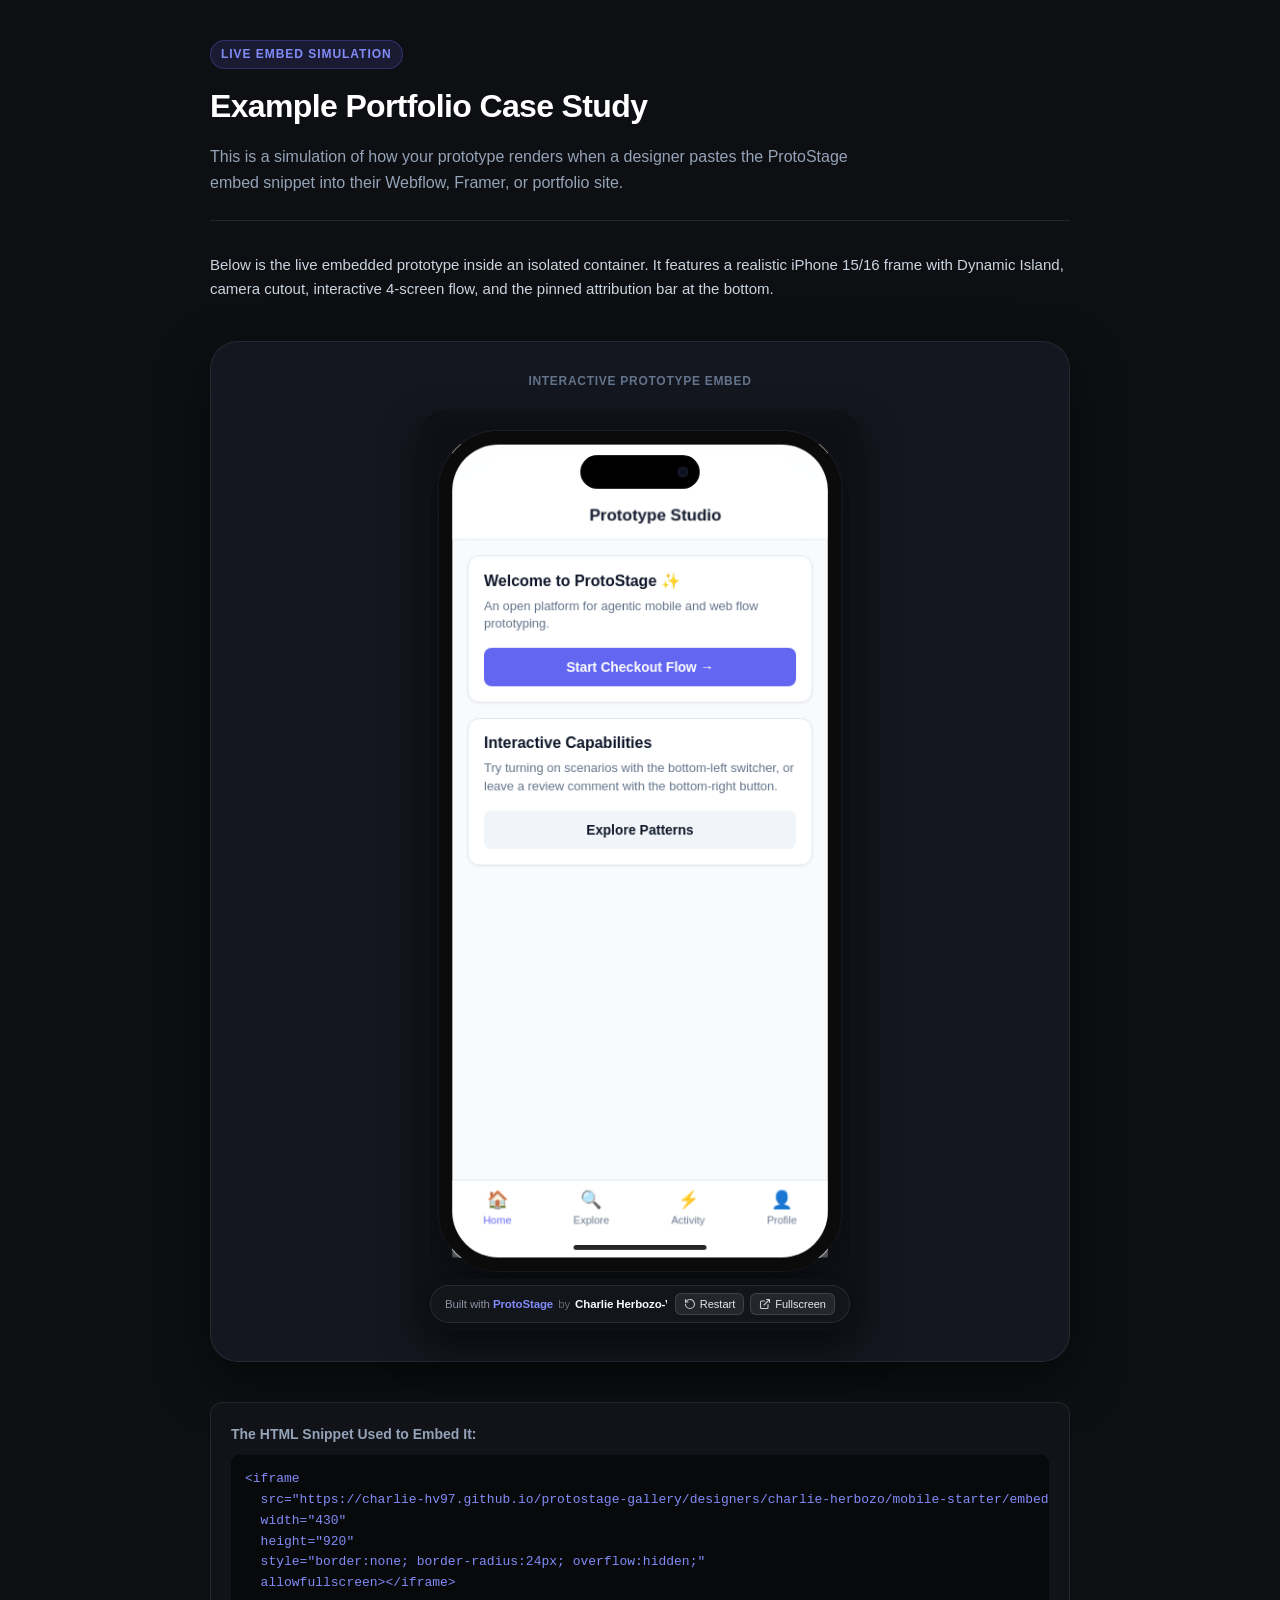
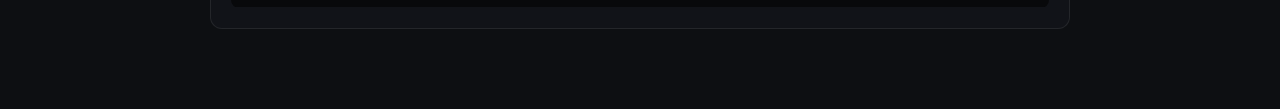
==== preview-embed.html @ 27f95e36 "Initialize ProtoStage showcase repository for GitHub Pages" ====
<!DOCTYPE html>
<html lang="en">
<head>
  <meta charset="UTF-8">
  <meta name="viewport" content="width=device-width, initial-scale=1.0">
  <title>Portfolio Preview — How ProtoStage Embed Looks</title>
  <style>
    * { box-sizing: border-box; margin: 0; padding: 0; }
    body {
      font-family: -apple-system, BlinkMacSystemFont, "SF Pro Text", "Segoe UI", Roboto, sans-serif;
      background: #0d0f12;
      color: #e2e8f0;
      padding: 40px 20px 80px;
      line-height: 1.6;
    }
    .portfolio-container {
      max-width: 860px;
      margin: 0 auto;
    }
    .portfolio-header {
      border-bottom: 1px solid rgba(255, 255, 255, 0.1);
      padding-bottom: 24px;
      margin-bottom: 32px;
    }
    .badge {
      display: inline-block;
      font-size: 12px;
      text-transform: uppercase;
      letter-spacing: 0.08em;
      background: rgba(99, 102, 241, 0.15);
      color: #818cf8;
      border: 1px solid rgba(99, 102, 241, 0.3);
      padding: 4px 10px;
      border-radius: 9999px;
      font-weight: 600;
      margin-bottom: 12px;
    }
    h1 {
      font-size: 32px;
      font-weight: 700;
      color: #ffffff;
      margin-bottom: 12px;
      letter-spacing: -0.02em;
    }
    p.lead {
      font-size: 16px;
      color: #94a3b8;
      max-width: 680px;
    }
    .case-study-content {
      margin-bottom: 40px;
      font-size: 15px;
      color: #cbd5e1;
    }
    .embed-showcase {
      display: flex;
      flex-direction: column;
      align-items: center;
      margin: 36px 0;
      background: #14171f;
      border: 1px solid rgba(255, 255, 255, 0.08);
      border-radius: 28px;
      padding: 30px 20px;
      box-shadow: 0 20px 50px rgba(0, 0, 0, 0.5);
    }
    .embed-label {
      font-size: 12px;
      text-transform: uppercase;
      letter-spacing: 0.06em;
      color: #64748b;
      font-weight: 600;
      margin-bottom: 20px;
    }
    .iframe-wrapper {
      width: 100%;
      max-width: 440px;
      height: 920px;
      border-radius: 24px;
      overflow: hidden;
      box-shadow: 0 16px 40px rgba(0, 0, 0, 0.6);
    }
    iframe {
      width: 100%;
      height: 100%;
      border: none;
      display: block;
    }
    .snippet-box {
      margin-top: 40px;
      background: #111318;
      border: 1px solid rgba(255, 255, 255, 0.08);
      border-radius: 12px;
      padding: 20px;
    }
    .snippet-box h3 {
      font-size: 14px;
      color: #94a3b8;
      margin-bottom: 10px;
    }
    pre {
      background: #08090b;
      padding: 14px;
      border-radius: 8px;
      font-family: ui-monospace, Menlo, Monaco, monospace;
      font-size: 13px;
      color: #818cf8;
      overflow-x: auto;
    }
  </style>
</head>
<body>
  <div class="portfolio-container">
    <div class="portfolio-header">
      <span class="badge">Live Embed Simulation</span>
      <h1>Example Portfolio Case Study</h1>
      <p class="lead">
        This is a simulation of how your prototype renders when a designer pastes the ProtoStage embed snippet into their Webflow, Framer, or portfolio site.
      </p>
    </div>

    <div class="case-study-content">
      <p>
        Below is the live embedded prototype inside an isolated container. It features a realistic iPhone 15/16 frame with Dynamic Island, camera cutout, interactive 4-screen flow, and the pinned attribution bar at the bottom.
      </p>
    </div>

    <div class="embed-showcase">
      <div class="embed-label">Interactive Prototype Embed</div>
      <div class="iframe-wrapper">
        <iframe src="./designers/charlie-herbozo/mobile-starter/embed.html" title="ProtoStage Embed Preview"></iframe>
      </div>
    </div>

    <div class="snippet-box">
      <h3>The HTML Snippet Used to Embed It:</h3>
      <pre>&lt;iframe
  src="https://charlie-hv97.github.io/protostage-gallery/designers/charlie-herbozo/mobile-starter/embed.html"
  width="430"
  height="920"
  style="border:none; border-radius:24px; overflow:hidden;"
  allowfullscreen&gt;&lt;/iframe&gt;</pre>
    </div>
  </div>
</body>
</html>
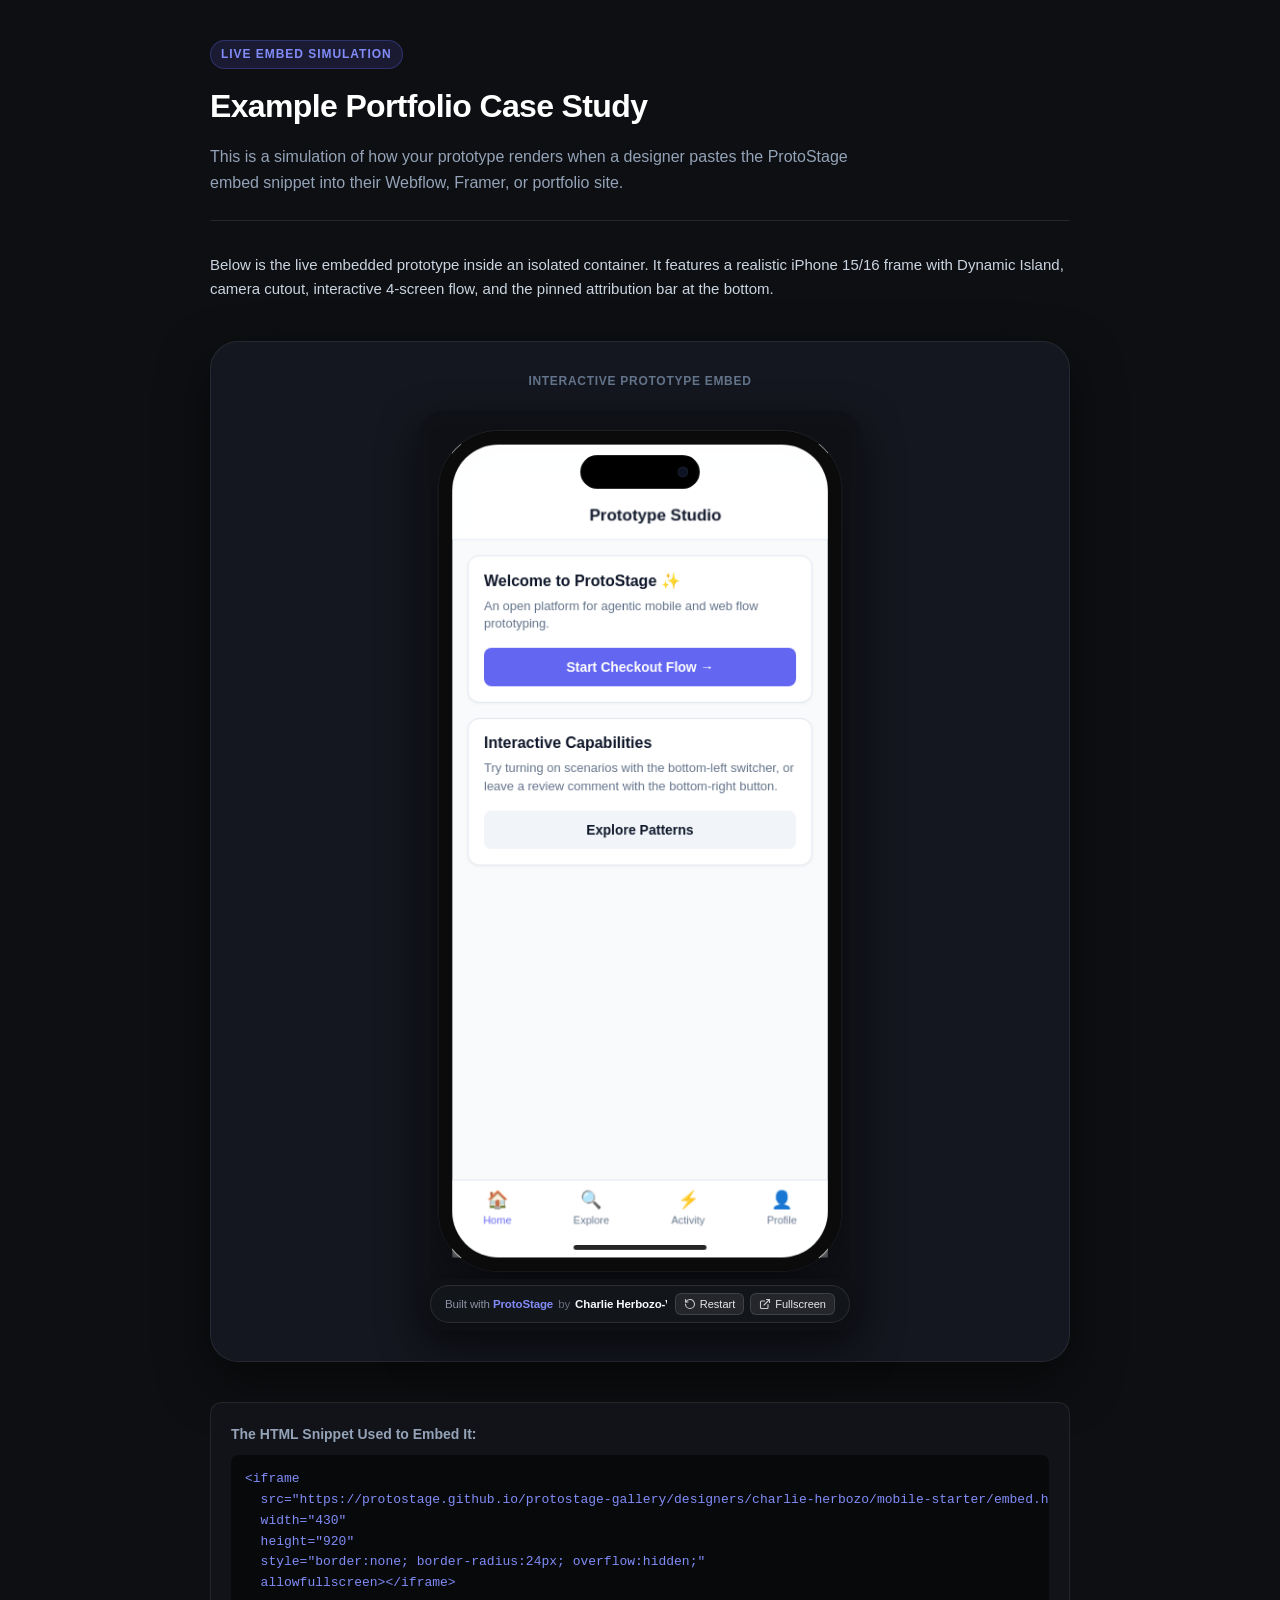
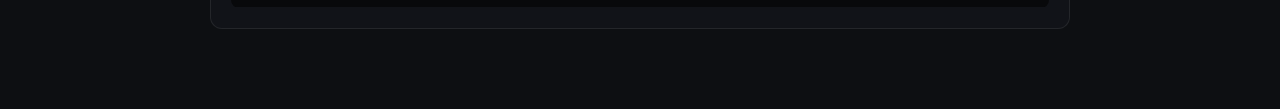
==== commit 09035dda: "fix(embed): update preview snippet URL to protostage org" ====
--- a/preview-embed.html
+++ b/preview-embed.html
@@ -134,7 +134,7 @@
     <div class="snippet-box">
       <h3>The HTML Snippet Used to Embed It:</h3>
       <pre>&lt;iframe
-  src="https://charlie-hv97.github.io/protostage-gallery/designers/charlie-herbozo/mobile-starter/embed.html"
+  src="https://protostage.github.io/protostage-gallery/designers/charlie-herbozo/mobile-starter/embed.html"
   width="430"
   height="920"
   style="border:none; border-radius:24px; overflow:hidden;"
